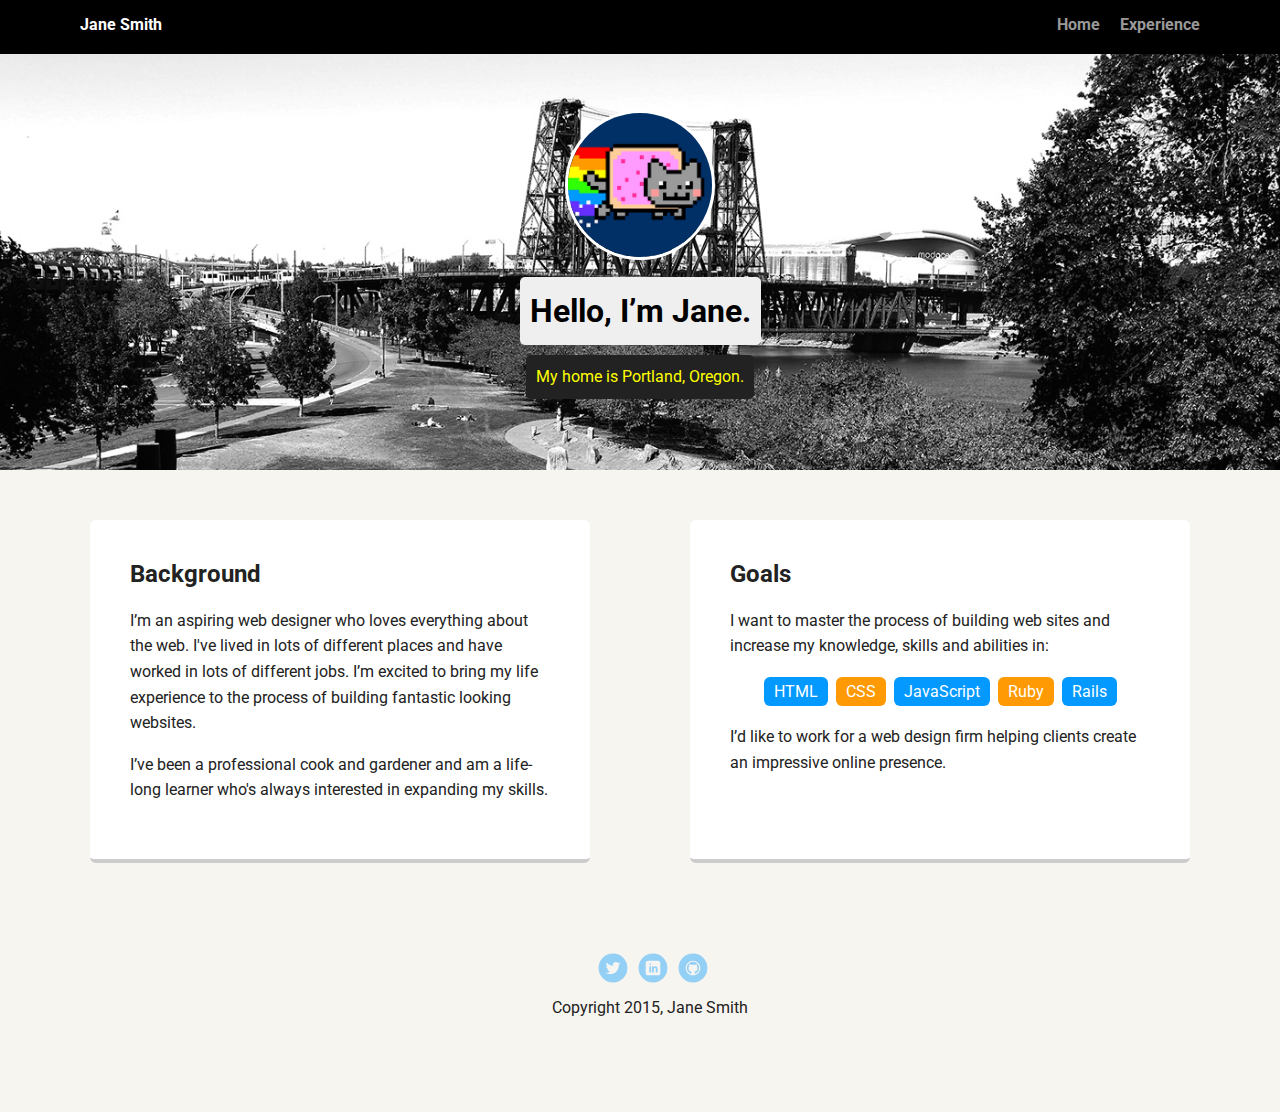
==== index.html @ be3217b0 "Initial commit" ====
<!doctype html>
<html lang="en">
<head>
  <meta charset="utf-8">
  <title>Jane Smith's Profile</title>
  <meta name="viewport" content="width=device-width, initial-scale=1.0">
  <link rel="stylesheet" href="styles.css">
  <link href="https://fonts.googleapis.com/css?family=Muli%7CRoboto:400,300,500,700,900" rel="stylesheet"></head>
  <body>

    <div class="main-nav">
        <ul class="nav">
          <li class="name">Jane Smith</li>
          <li><a href="#">Home</a></li>
          <li><a href="#">Experience</a></li>
        </ul>
    </div>

    <header>
      <img src="images/me.png" alt="Drawing of Jane Smith" class="profile-image">
      <h1 class="tag name">Hello, I’m Jane.</h1>
      <p class="tag location">My home is Portland, Oregon.</p>
    </header>

    <main class="flex">
      <div class="card">
        <h2>Background</h2>
        <p>I’m an aspiring web designer who loves everything about the web. I've lived in lots of different places and have worked in lots of different jobs. I’m excited to bring my life experience to the process of building fantastic looking websites.</p>
        <p>I’ve been a professional cook and gardener and am a life-long learner who's always interested in expanding my skills.</p>
      </div> 

      <div class="card">
        <h2>Goals</h2>
        <p>I want to master the process of building web sites and increase my knowledge, skills and abilities in:</p>
        <ul class="skills">
          <li>HTML</li>
          <li>CSS</li>
          <li>JavaScript</li>
          <li>Ruby</li>
          <li>Rails</li>
        </ul>
        <p>I’d like to work for a web design firm helping clients create an impressive online presence.</p>
      </div> 

    </main>
    <footer>
      <ul>
        <li><a href="#" class="social twitter">Twitter</a></li>
        <li><a href="#" class="social linkedin">LinkedIn</a></li>
        <li><a href="#" class="social github">Github</a></li>
      </ul>
      <p class="copyright">Copyright 2015, Jane Smith</p>
    </footer>
  </body>
  </html>
---- styles.css ----
/* Global Layout Set-up */
* { 
  box-sizing: border-box;
}
  
body {
  margin: 0;
  padding: 0;
  text-align: center;
  font-family: 'Roboto', sans-serif;
  color: #222;
  background: #f7f5f0;
}
/* Link Styles */

a {
  text-decoration: none;
  color: #999;
}
a:hover {
  color: #6633ff;
}

/* Section Styles */

.main-nav {
  width: 100%;
  background: black;
  min-height: 30px;
  padding: 10px;
  position: fixed;
  text-align: center;
}
.nav {
  display: flex;
  justify-content: space-around;
  font-weight: 700;
  list-style-type: none;
  margin: 0 auto;
  padding: 0;
}

.nav .name {
    display: block;
    margin-right: auto;
    color: white;
}
.nav li {
  padding: 5px 10px 10px 10px;
}
.nav a {
  transition: all .5s;
}
.nav a:hover {
  color: white
}

header {
  text-align: center;
  background: url('images/portland.jpg') no-repeat top center ;
  background-size: cover;
  overflow: hidden;
  padding-top: 60px;
}
header {
  line-height: 1.5;
}
header .profile-image {
  margin-top: 50px;
  width: 150px;
  height: 150px;
  border-radius: 50%;
  border: 3px solid white;
  transition: all .5s;
}
header .profile-image:hover {
  transform: scale(1.2) rotate(5deg);
}
.tag {
  background-color: #efefef;
  color: black;
  padding: 10px;
  border-radius: 5px;
  display: table;
  margin: 10px auto;
} 
.location {
  background-color: #222;
  color: yellow;
}
.card {
  margin: 30px;
  padding: 20px 40px 40px;
  max-width: 500px;
  text-align: left;
  background: #fff;
  border-bottom: 4px solid #ccc;
  border-radius: 6px;
  transition: all .5s;
}
.card:hover {
  border-color: #ff99ff;
}

ul.skills {
  padding: 0;
  text-align: center;
}

.skills li {
  border-radius: 6px;
  display: inline-block;
  background: #ff9904;
  color: white;
  padding: 5px 10px;
  margin: 2px;
}

.skills li:nth-child(odd) {
  background: #0399ff;
}

footer {
  width: 100%;
  min-height: 30px;
  padding: 20px 0 40px 20px;
}

footer .copyright {
  top: -8px;
  font-size: .75em;
}

footer ul {
  list-style-type: none;
  margin: 0;
  padding: 0;
}

footer ul li {
  display: inline-block;
}

a.social {
  display: inline-block;
  text-indent: -9999px;
  margin-left: 5px;
  width: 30px;
  height: 30px;
  background-size: 30px 30px;
  opacity: .4;
  transition: all .5s;
}
a.twitter {
  background-image: url(images/twitter.svg);
}
a.linkedin {
  background-image: url(images/linkedin.svg);
}
a.github {
  background-image: url(images/github.svg);
}
a.social:hover {
  opacity: 1;
}
.clearfix {
  clear: both;
}

/* Styles for larger screens */
@media screen and (min-width: 720px) {
  
  .flex {
      display: -ms-flexbox;      /* TWEENER - IE 10 */
      display: flex; 
      max-width: 1200px;
      -ms-flex-pack: distribute;
      justify-content: space-around;
      margin: 0 auto;
  }

  header {
    min-height: 470px;
  }

  .nav {
    max-width: 1200px;
    padding: 0 30px;
  }


  main {
    padding-top: 20px;
  }

  main p {
    line-height: 1.6em;
  }

  footer {
    font-size: 1.3em;
    max-width: 1200px;
    margin: 40px auto;
  }

}
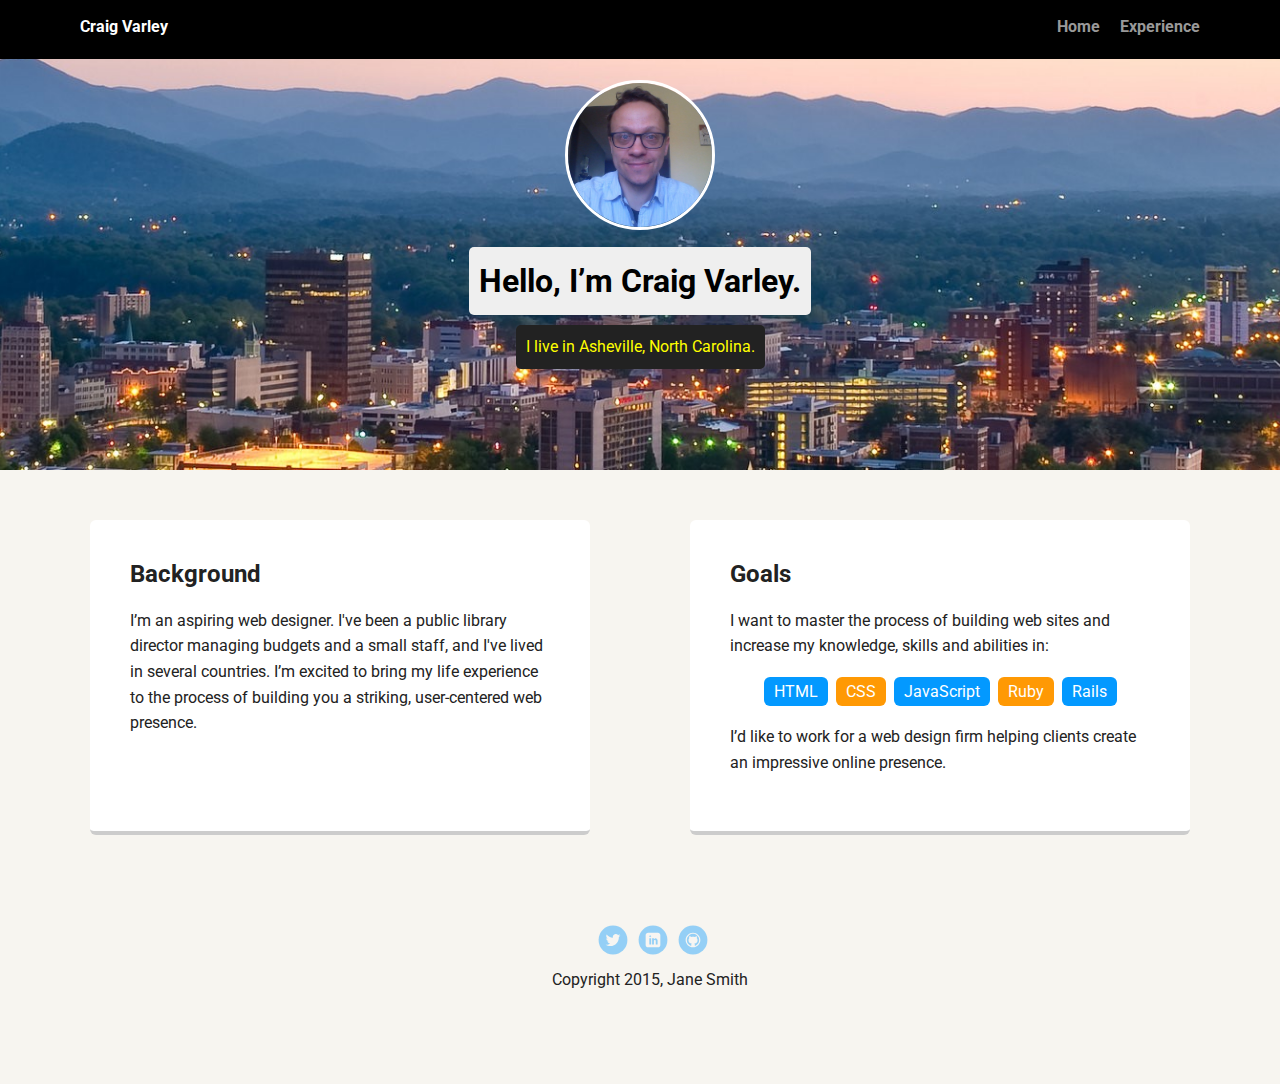
==== commit 9802dab7: "Initial." ====
--- a/index.html
+++ b/index.html
@@ -2,31 +2,31 @@
 <html lang="en">
 <head>
   <meta charset="utf-8">
-  <title>Jane Smith's Profile</title>
+  <title>Craig Varley's Profile</title>
   <meta name="viewport" content="width=device-width, initial-scale=1.0">
   <link rel="stylesheet" href="styles.css">
-  <link href="https://fonts.googleapis.com/css?family=Muli%7CRoboto:400,300,500,700,900" rel="stylesheet"></head>
-  <body>
-
-    <div class="main-nav">
+  <link href="https://fonts.googleapis.com/css?family=Muli%7CRoboto:400,300,500,700,900" rel="stylesheet">
+</head>
+<body>
+  <div>
+    <header class="index">
+      <nav class="main-nav">
         <ul class="nav">
-          <li class="name">Jane Smith</li>
-          <li><a href="#">Home</a></li>
-          <li><a href="#">Experience</a></li>
+          <li class="name">Craig Varley</li>
+          <li><a href="index.html">Home</a></li>
+          <li><a href="experience.html">Experience</a></li>
         </ul>
-    </div>
-
-    <header>
-      <img src="images/me.png" alt="Drawing of Jane Smith" class="profile-image">
-      <h1 class="tag name">Hello, I’m Jane.</h1>
-      <p class="tag location">My home is Portland, Oregon.</p>
+      </nav>
+      <img src="images/mesquare.jpg" alt="photo of Craig Varley" class="profile-image">
+      <h1 class="tag name">Hello, I’m Craig Varley.</h1>
+      <p class="tag location">I live in Asheville, North Carolina.</p>
     </header>
 
     <main class="flex">
       <div class="card">
         <h2>Background</h2>
-        <p>I’m an aspiring web designer who loves everything about the web. I've lived in lots of different places and have worked in lots of different jobs. I’m excited to bring my life experience to the process of building fantastic looking websites.</p>
-        <p>I’ve been a professional cook and gardener and am a life-long learner who's always interested in expanding my skills.</p>
+        <p>I’m an aspiring web designer. I've been a public library director managing budgets and a small staff, 
+          and I've lived in several countries. I’m excited to bring my life experience to the process of building you a striking, user-centered web presence.</p>
       </div> 
 
       <div class="card">
@@ -45,11 +45,12 @@
     </main>
     <footer>
       <ul>
-        <li><a href="#" class="social twitter">Twitter</a></li>
+        <li><a href="https://twitter.com/varley_craig" class="social twitter" target=="_blank">Twitter</a></li>
         <li><a href="#" class="social linkedin">LinkedIn</a></li>
-        <li><a href="#" class="social github">Github</a></li>
+        <li><a href="https://github.com/CraigVarley" class="social github" target="_blank">Github</a></li>
       </ul>
       <p class="copyright">Copyright 2015, Jane Smith</p>
     </footer>
-  </body>
-  </html>
+  </div>
+</body>
+</html>
--- a/styles.css
+++ b/styles.css
@@ -55,18 +55,28 @@
   color: white
 }
 
-header {
-  text-align: center;
-  background: url('images/portland.jpg') no-repeat top center ;
+.index {
+  text-align: center;
+  background: url('images/rszblueridge.jpg') no-repeat top center ;
   background-size: cover;
   overflow: hidden;
-  padding-top: 60px;
-}
+  padding-top: 0px;
+}
+
+
+.experience {
+  text-align: center;
+  background: url('images/narrowblueridge.jpg') no-repeat top center ;
+  background-size: 100%;
+  overflow: hidden;
+  padding-top: 0px;
+}
+
 header {
   line-height: 1.5;
 }
 header .profile-image {
-  margin-top: 50px;
+  margin-top: 80px;
   width: 150px;
   height: 150px;
   border-radius: 50%;
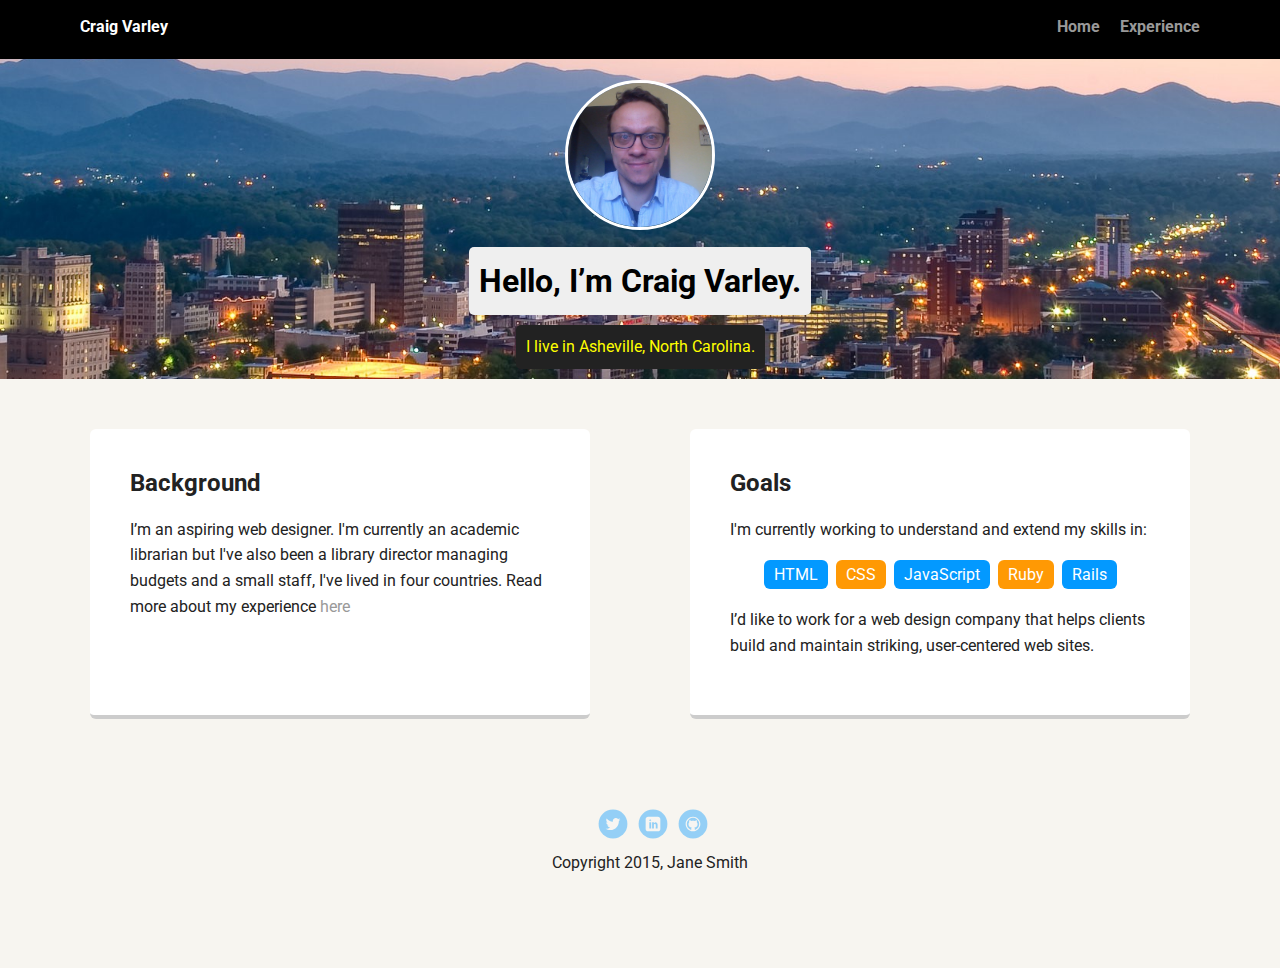
==== commit a413d241: "Experience page fix" ====
--- a/index.html
+++ b/index.html
@@ -23,15 +23,16 @@
     </header>
 
     <main class="flex">
-      <div class="card">
+      
+      <section class="card">
         <h2>Background</h2>
-        <p>I’m an aspiring web designer. I've been a public library director managing budgets and a small staff, 
-          and I've lived in several countries. I’m excited to bring my life experience to the process of building you a striking, user-centered web presence.</p>
-      </div> 
+        <p>I’m an aspiring web designer. I'm currently an academic librarian but I've also been a library director managing budgets and a small staff, 
+          I've lived in four countries. Read more about my experience <a href="experience.html">here</a></p>
+        </section> 
 
-      <div class="card">
+      <section class="card">
         <h2>Goals</h2>
-        <p>I want to master the process of building web sites and increase my knowledge, skills and abilities in:</p>
+        <p>I'm currently working to understand and extend my skills in:</p>
         <ul class="skills">
           <li>HTML</li>
           <li>CSS</li>
@@ -39,10 +40,11 @@
           <li>Ruby</li>
           <li>Rails</li>
         </ul>
-        <p>I’d like to work for a web design firm helping clients create an impressive online presence.</p>
-      </div> 
+        <p>I’d like to work for a web design company that helps clients build and maintain striking, user-centered web sites.</p>
+      </section> 
 
     </main>
+
     <footer>
       <ul>
         <li><a href="https://twitter.com/varley_craig" class="social twitter" target=="_blank">Twitter</a></li>
--- a/styles.css
+++ b/styles.css
@@ -68,7 +68,6 @@
   text-align: center;
   background: url('images/narrowblueridge.jpg') no-repeat top center ;
   background-size: 100%;
-  overflow: hidden;
   padding-top: 0px;
 }
 
@@ -177,6 +176,58 @@
   clear: both;
 }
 
+.experience-pics {
+  padding:0px;
+  margin:0px;
+  max-width: 400px;
+  border-radius: 5%;
+  margin-bottom: 20px;
+}
+
+.exp-content {
+  margin-top:0px;
+  font:Montserrat;
+}
+
+.exp-content h2 {
+  margin:5px;
+  margin-left:20px;
+  font-family:'Archivo Black', sans-serif;
+  font-size:40px;
+  font-weight: 100;
+  text-align:center;
+}
+
+ .exp-content img {
+  text-align:left;
+ }
+
+.experience-cap {
+  margin-top:-5px;
+}
+
+.exp-library  {
+  font-family:sans-serif;
+  margin:10px;
+  margin-top:50px;
+  /* margin-left:150px; */
+  border:2px solid white;
+  width: 600px;
+  border-radius: 5%;
+  background-color: #fff;
+}
+
+.exp-academic  {
+  font-family:sans-serif;
+  margin:10px;
+  margin-top:50px;
+  /* margin-right:150px; */
+  width:600px;
+  border:2px solid white;
+  border-radius: 5%;
+  background-color:#fff;
+}
+
 /* Styles for larger screens */
 @media screen and (min-width: 720px) {
   
@@ -189,8 +240,12 @@
       margin: 0 auto;
   }
 
-  header {
+  header .index {
     min-height: 470px;
+  }
+
+  header .experience {
+    height:200px;
   }
 
   .nav {
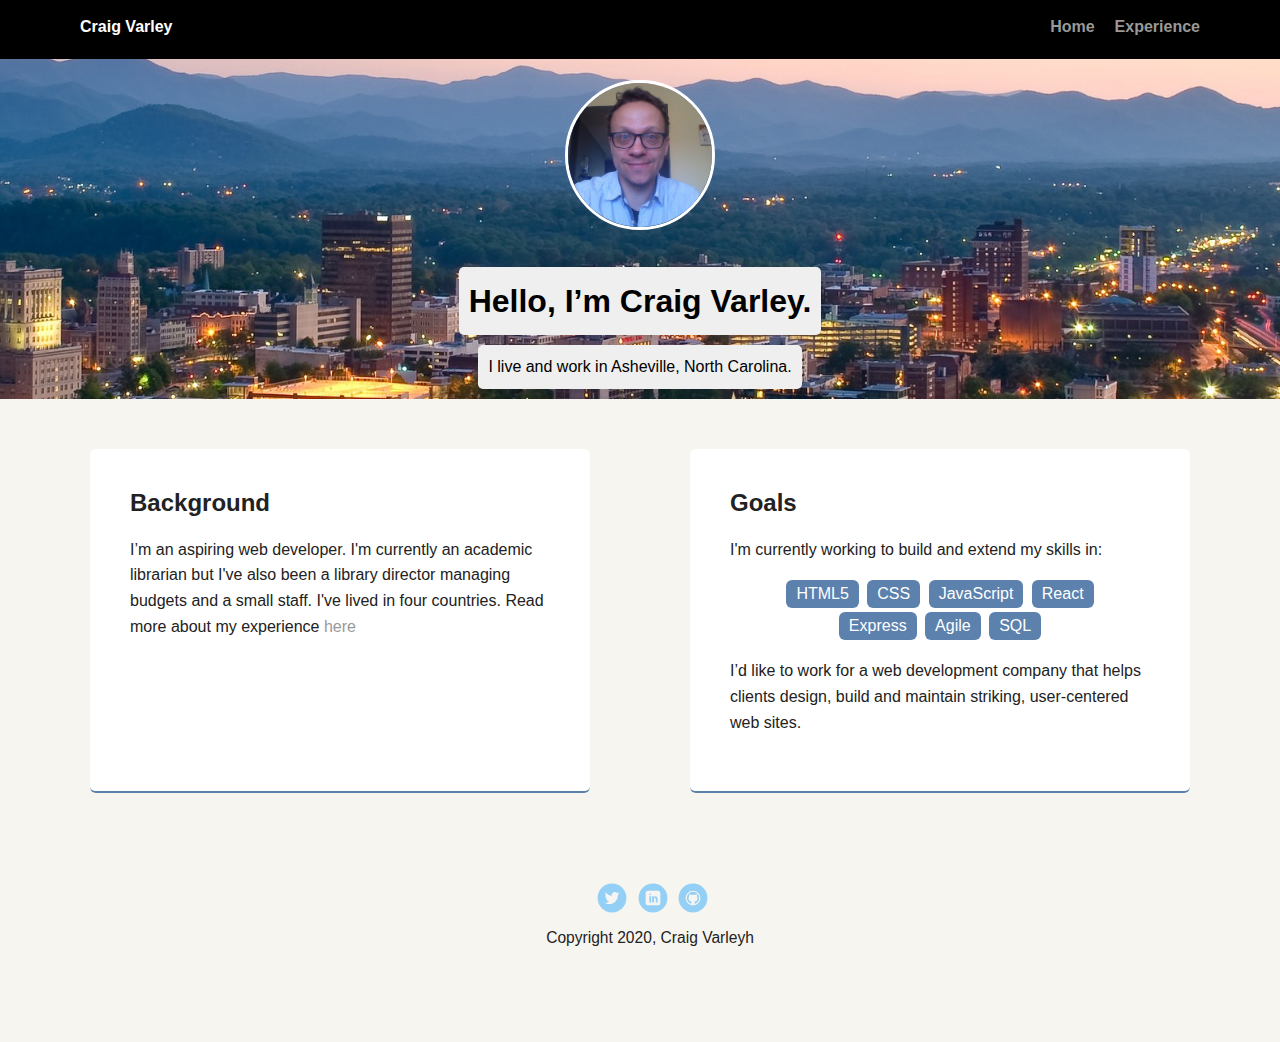
==== commit 623c7b36: "css updates" ====
--- a/index.html
+++ b/index.html
@@ -19,28 +19,31 @@
       </nav>
       <img src="images/mesquare.jpg" alt="photo of Craig Varley" class="profile-image">
       <h1 class="tag name">Hello, I’m Craig Varley.</h1>
-      <p class="tag location">I live in Asheville, North Carolina.</p>
+      <p class="tag location">I live and work in Asheville, North Carolina.</p>
     </header>
 
     <main class="flex">
       
       <section class="card">
         <h2>Background</h2>
-        <p>I’m an aspiring web designer. I'm currently an academic librarian but I've also been a library director managing budgets and a small staff, 
-          I've lived in four countries. Read more about my experience <a href="experience.html">here</a></p>
+        <p>I’m an aspiring web developer. I'm currently an academic librarian but I've also been a library director managing budgets and a
+          small staff. I've lived in four countries. Read more about my experience <a href="experience.html">here</a></p>
         </section> 
 
       <section class="card">
         <h2>Goals</h2>
-        <p>I'm currently working to understand and extend my skills in:</p>
+        <p>I'm currently working to build and extend my skills in:</p>
         <ul class="skills">
-          <li>HTML</li>
+          <li>HTML5</li>
           <li>CSS</li>
           <li>JavaScript</li>
-          <li>Ruby</li>
-          <li>Rails</li>
+          <li>React</li>
+          <br>
+          <li>Express</li>
+          <li>Agile</li>
+          <li>SQL</li>
         </ul>
-        <p>I’d like to work for a web design company that helps clients build and maintain striking, user-centered web sites.</p>
+        <p>I’d like to work for a web development company that helps clients design, build and maintain striking, user-centered web sites.</p>
       </section> 
 
     </main>
@@ -48,10 +51,10 @@
     <footer>
       <ul>
         <li><a href="https://twitter.com/varley_craig" class="social twitter" target=="_blank">Twitter</a></li>
-        <li><a href="#" class="social linkedin">LinkedIn</a></li>
+        <li><a href="https://www.linkedin.com/in/craig-varley/" target="_blank" class="social linkedin">LinkedIn</a></li>
         <li><a href="https://github.com/CraigVarley" class="social github" target="_blank">Github</a></li>
       </ul>
-      <p class="copyright">Copyright 2015, Jane Smith</p>
+      <p class="copyright">Copyright 2020, Craig Varleyh</p>
     </footer>
   </div>
 </body>
--- a/styles.css
+++ b/styles.css
@@ -7,7 +7,7 @@
   margin: 0;
   padding: 0;
   text-align: center;
-  font-family: 'Roboto', sans-serif;
+  font-family: 'Open Sans', sans-serif;
   color: #222;
   background: #f7f5f0;
 }
@@ -63,17 +63,10 @@
   padding-top: 0px;
 }
 
-
-.experience {
-  text-align: center;
-  background: url('images/narrowblueridge.jpg') no-repeat top center ;
-  background-size: 100%;
-  padding-top: 0px;
-}
-
 header {
   line-height: 1.5;
 }
+
 header .profile-image {
   margin-top: 80px;
   width: 150px;
@@ -81,11 +74,13 @@
   border-radius: 50%;
   border: 3px solid white;
   transition: all .5s;
+  margin-bottom: 20px;
 }
 header .profile-image:hover {
   transform: scale(1.2) rotate(5deg);
 }
-.tag {
+
+header .tag {
   background-color: #efefef;
   color: black;
   padding: 10px;
@@ -103,12 +98,12 @@
   max-width: 500px;
   text-align: left;
   background: #fff;
-  border-bottom: 4px solid #ccc;
+  border-bottom: 2px solid #5C81AD;
   border-radius: 6px;
   transition: all .5s;
 }
 .card:hover {
-  border-color: #ff99ff;
+  border-color:black;
 }
 
 ul.skills {
@@ -119,14 +114,10 @@
 .skills li {
   border-radius: 6px;
   display: inline-block;
-  background: #ff9904;
+  background:#5C81AD;
   color: white;
   padding: 5px 10px;
   margin: 2px;
-}
-
-.skills li:nth-child(odd) {
-  background: #0399ff;
 }
 
 footer {
@@ -176,56 +167,61 @@
   clear: both;
 }
 
+/* Experience page styles */
+
+section {
+  margin-top:75px;
+}
+
 .experience-pics {
   padding:0px;
   margin:0px;
   max-width: 400px;
   border-radius: 5%;
-  margin-bottom: 20px;
+  margin-bottom: 0px;
 }
 
 .exp-content {
   margin-top:0px;
-  font:Montserrat;
-}
+  font-family:'Open Sans', sans-serif;
+}
+
+.exp-content h1 {
+  margin-top:0px;
+  margin-bottom:10px;
+  margin-left:auto;
+  margin-right:auto;
+  font-family:'Open Sans', sans-serif;
+  font-size:30px;
+  font-weight: 50;}
 
 .exp-content h2 {
-  margin:5px;
-  margin-left:20px;
-  font-family:'Archivo Black', sans-serif;
-  font-size:40px;
-  font-weight: 100;
-  text-align:center;
-}
-
- .exp-content img {
-  text-align:left;
- }
+  margin-bottom: 0px;
+  font-size: 20px;
+  font-family:'Open Sans', sans-serif;
+  }
 
 .experience-cap {
-  margin-top:-5px;
-}
-
-.exp-library  {
+  margin-top:0px;
+}
+
+figure {
+  margin-top:0px;
+  margin-left:auto;
+  margin-right:auto;
+}
+
+.exp-job  {
   font-family:sans-serif;
-  margin:10px;
-  margin-top:50px;
-  /* margin-left:150px; */
-  border:2px solid white;
-  width: 600px;
-  border-radius: 5%;
-  background-color: #fff;
-}
-
-.exp-academic  {
-  font-family:sans-serif;
-  margin:10px;
-  margin-top:50px;
-  /* margin-right:150px; */
-  width:600px;
+  margin-bottom:10px;
+  margin-left:auto;
+  margin-right: auto;
+  margin-top:5px;
+  width:500px;
   border:2px solid white;
   border-radius: 5%;
   background-color:#fff;
+  border-bottom: 1px solid #5C81AD;
 }
 
 /* Styles for larger screens */
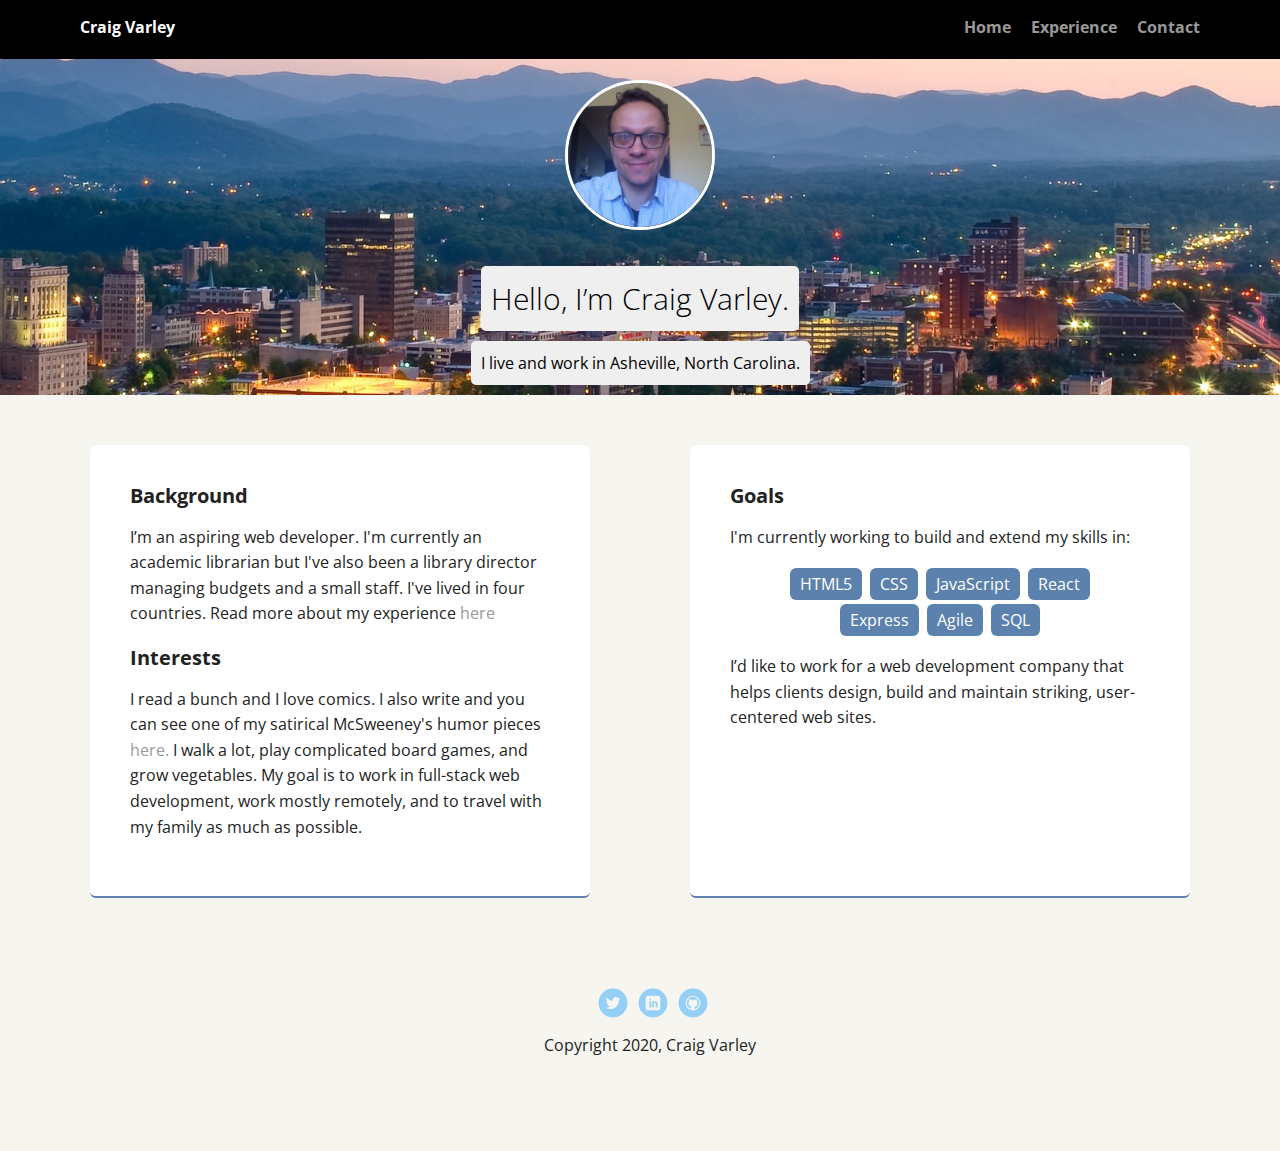
==== commit 5bfcc575: "Contact page" ====
--- a/index.html
+++ b/index.html
@@ -5,7 +5,7 @@
   <title>Craig Varley's Profile</title>
   <meta name="viewport" content="width=device-width, initial-scale=1.0">
   <link rel="stylesheet" href="styles.css">
-  <link href="https://fonts.googleapis.com/css?family=Muli%7CRoboto:400,300,500,700,900" rel="stylesheet">
+  <link href="https://fonts.googleapis.com/css?family=Open+Sans&display=swap" rel="stylesheet">
 </head>
 <body>
   <div>
@@ -15,6 +15,7 @@
           <li class="name">Craig Varley</li>
           <li><a href="index.html">Home</a></li>
           <li><a href="experience.html">Experience</a></li>
+          <li><a href="contact.html">Contact</a></li>
         </ul>
       </nav>
       <img src="images/mesquare.jpg" alt="photo of Craig Varley" class="profile-image">
@@ -24,13 +25,17 @@
 
     <main class="flex">
       
-      <section class="card">
+      <section class="bio">
         <h2>Background</h2>
         <p>I’m an aspiring web developer. I'm currently an academic librarian but I've also been a library director managing budgets and a
           small staff. I've lived in four countries. Read more about my experience <a href="experience.html">here</a></p>
-        </section> 
+        <h2>Interests</h2>
+        <p>I read a bunch and I love comics. I also write and you can see one of my satirical McSweeney's humor pieces <a href="https://www.mcsweeneys.net/articles/a-solid-flu-vaccine-a-scientist-looks-back-on-the-day-trump-came-up-with-a-cure-for-the-coronavirus" target="_blank">here.</a>
+        I walk a lot, play complicated board games, and grow vegetables. My goal is to work in full-stack web development, work mostly remotely,
+      and to travel with my family as much as possible.</p>
+      </section> 
 
-      <section class="card">
+      <section class="skills-box">
         <h2>Goals</h2>
         <p>I'm currently working to build and extend my skills in:</p>
         <ul class="skills">
@@ -38,7 +43,6 @@
           <li>CSS</li>
           <li>JavaScript</li>
           <li>React</li>
-          <br>
           <li>Express</li>
           <li>Agile</li>
           <li>SQL</li>
@@ -50,11 +54,11 @@
 
     <footer>
       <ul>
-        <li><a href="https://twitter.com/varley_craig" class="social twitter" target=="_blank">Twitter</a></li>
+        <li><a href="https://twitter.com/varley_craig" class="social twitter" target="_blank">Twitter</a></li>
         <li><a href="https://www.linkedin.com/in/craig-varley/" target="_blank" class="social linkedin">LinkedIn</a></li>
         <li><a href="https://github.com/CraigVarley" class="social github" target="_blank">Github</a></li>
       </ul>
-      <p class="copyright">Copyright 2020, Craig Varleyh</p>
+      <p class="copyright">Copyright 2020, Craig Varley</p>
     </footer>
   </div>
 </body>
--- a/styles.css
+++ b/styles.css
@@ -18,7 +18,7 @@
   color: #999;
 }
 a:hover {
-  color: #6633ff;
+  color:black;
 }
 
 /* Section Styles */
@@ -55,9 +55,17 @@
   color: white
 }
 
+
 .index {
   text-align: center;
   background: url('images/rszblueridge.jpg') no-repeat top center ;
+  background-size: cover;
+  overflow: hidden;
+  padding-top: 0px;
+}
+
+.index-notindex {
+  text-align: center;
   background-size: cover;
   overflow: hidden;
   padding-top: 0px;
@@ -77,7 +85,8 @@
   margin-bottom: 20px;
 }
 header .profile-image:hover {
-  transform: scale(1.2) rotate(5deg);
+  transform: scale(1.05);
+  border:2px black solid;
 }
 
 header .tag {
@@ -92,7 +101,8 @@
   background-color: #222;
   color: yellow;
 }
-.card {
+
+.skills-box {
   margin: 30px;
   padding: 20px 40px 40px;
   max-width: 500px;
@@ -102,13 +112,29 @@
   border-radius: 6px;
   transition: all .5s;
 }
-.card:hover {
+
+.bio {
+  margin: 30px;
+  padding: 20px 40px 40px;
+  max-width: 500px;
+  text-align: left;
+  background: #fff;
+  border-bottom: 2px solid #5C81AD;
+  border-radius: 6px;
+  transition: all .5s;
+} 
+
+.bio:hover, .skills-box:hover{
   border-color:black;
 }
 
+/* added max width and margins to center and align */
 ul.skills {
   padding: 0;
   text-align: center;
+  max-width:350px;
+  margin-left: auto;
+  margin-right: auto;
 }
 
 .skills li {
@@ -170,7 +196,7 @@
 /* Experience page styles */
 
 section {
-  margin-top:75px;
+  margin-top:10px;
 }
 
 .experience-pics {
@@ -186,16 +212,16 @@
   font-family:'Open Sans', sans-serif;
 }
 
-.exp-content h1 {
+h1 {
   margin-top:0px;
   margin-bottom:10px;
   margin-left:auto;
   margin-right:auto;
   font-family:'Open Sans', sans-serif;
   font-size:30px;
-  font-weight: 50;}
-
-.exp-content h2 {
+  font-weight: 30;}
+
+h2 {
   margin-bottom: 0px;
   font-size: 20px;
   font-family:'Open Sans', sans-serif;
@@ -212,7 +238,7 @@
 }
 
 .exp-job  {
-  font-family:sans-serif;
+  font-family:'Open Sans', sans-serif;
   margin-bottom:10px;
   margin-left:auto;
   margin-right: auto;
@@ -224,14 +250,48 @@
   border-bottom: 1px solid #5C81AD;
 }
 
+.index img {
+  background-repeat: no-repeat;
+}
+
+/* Contact form styles */
+
+.contact {
+  margin-top:40px;
+  border:1px #5C81AD solid;
+  width:200px;
+  height:200px;
+  padding:10px;
+  margin-left:auto;
+  margin-right:auto;
+  border-radius: 50%;
+  background-color:white;
+}
+
+.contact a {
+  color:black;
+  margin-bottom: 100px;
+}
+
+.contact:hover {
+  background-color: #5C81AD;
+}
+
+.contact:hover a {
+  color:white;
+}
+.contact h2 {
+  margin-top:50px;
+  font-size: 25px;
+}
 /* Styles for larger screens */
 @media screen and (min-width: 720px) {
   
   .flex {
-      display: -ms-flexbox;      /* TWEENER - IE 10 */
+      display: -ms-flexbox;      /* TWEENER - IE 10 */ /* w3 validator says this 'vendor extension' is invalid?*/
       display: flex; 
       max-width: 1200px;
-      -ms-flex-pack: distribute;
+      -ms-flex-pack: distribute; /* w3 validator says this 'vendor extension' is invalid?*/
       justify-content: space-around;
       margin: 0 auto;
   }
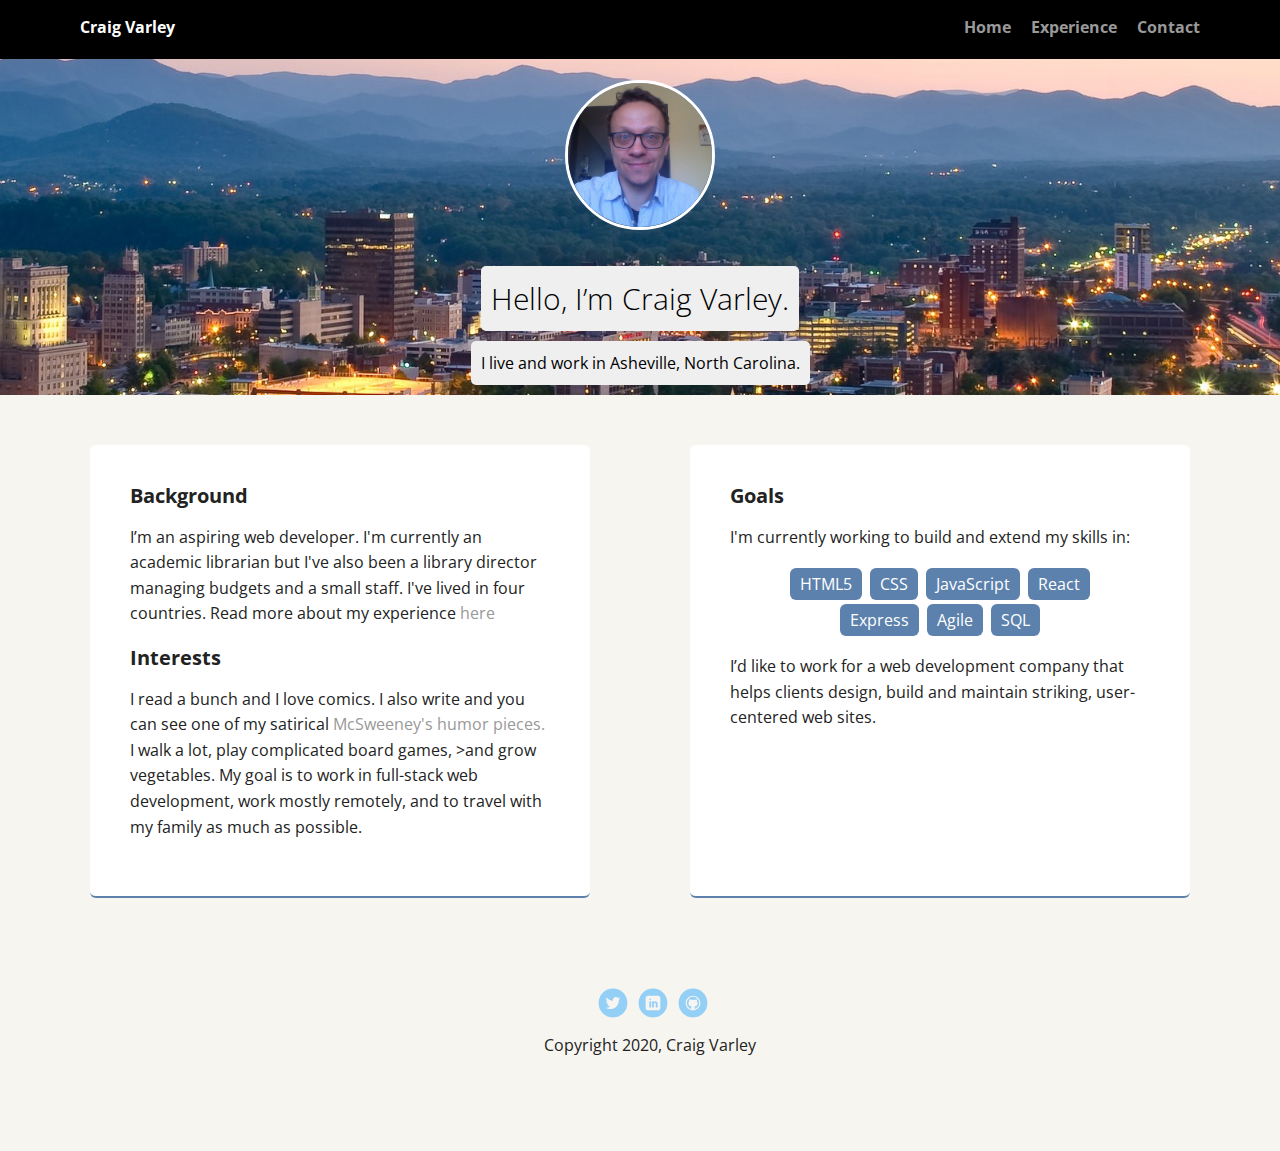
==== commit add7396f: "css updates" ====
--- a/index.html
+++ b/index.html
@@ -30,8 +30,8 @@
         <p>I’m an aspiring web developer. I'm currently an academic librarian but I've also been a library director managing budgets and a
           small staff. I've lived in four countries. Read more about my experience <a href="experience.html">here</a></p>
         <h2>Interests</h2>
-        <p>I read a bunch and I love comics. I also write and you can see one of my satirical McSweeney's humor pieces <a href="https://www.mcsweeneys.net/articles/a-solid-flu-vaccine-a-scientist-looks-back-on-the-day-trump-came-up-with-a-cure-for-the-coronavirus" target="_blank">here.</a>
-        I walk a lot, play complicated board games, and grow vegetables. My goal is to work in full-stack web development, work mostly remotely,
+        <p>I read a bunch and I love comics. I also write and you can see one of my satirical <a href="https://www.mcsweeneys.net/articles/a-solid-flu-vaccine-a-scientist-looks-back-on-the-day-trump-came-up-with-a-cure-for-the-coronavirus" target="_blank">McSweeney's humor pieces.</a>
+        I walk a lot, play complicated board games,  >and grow vegetables. My goal is to work in full-stack web development, work mostly remotely,
       and to travel with my family as much as possible.</p>
       </section> 
 
--- a/styles.css
+++ b/styles.css
@@ -54,7 +54,6 @@
 .nav a:hover {
   color: white
 }
-
 
 .index {
   text-align: center;
@@ -250,6 +249,10 @@
   border-bottom: 1px solid #5C81AD;
 }
 
+.exp-job:hover {
+  border-bottom:1px solid black;
+}
+
 .index img {
   background-repeat: no-repeat;
 }
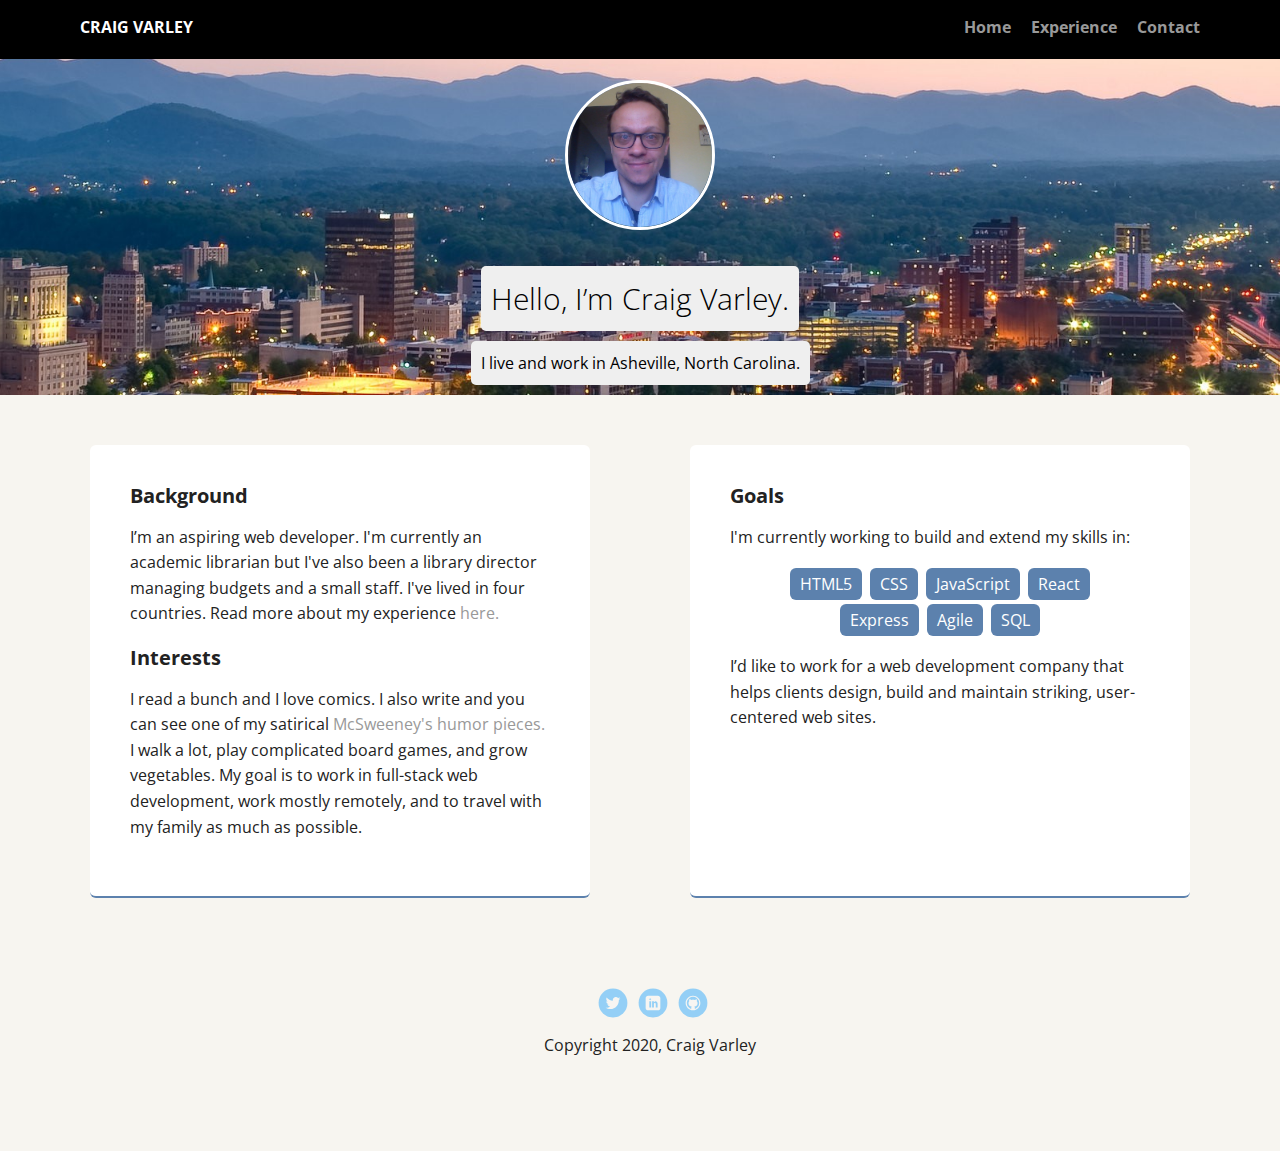
==== commit bef837ee: "css hover changes" ====
--- a/index.html
+++ b/index.html
@@ -12,7 +12,7 @@
     <header class="index">
       <nav class="main-nav">
         <ul class="nav">
-          <li class="name">Craig Varley</li>
+          <li class="name">CRAIG VARLEY</li>
           <li><a href="index.html">Home</a></li>
           <li><a href="experience.html">Experience</a></li>
           <li><a href="contact.html">Contact</a></li>
@@ -28,10 +28,10 @@
       <section class="bio">
         <h2>Background</h2>
         <p>I’m an aspiring web developer. I'm currently an academic librarian but I've also been a library director managing budgets and a
-          small staff. I've lived in four countries. Read more about my experience <a href="experience.html">here</a></p>
+          small staff. I've lived in four countries. Read more about my experience <a href="experience.html">here.</a></p>
         <h2>Interests</h2>
         <p>I read a bunch and I love comics. I also write and you can see one of my satirical <a href="https://www.mcsweeneys.net/articles/a-solid-flu-vaccine-a-scientist-looks-back-on-the-day-trump-came-up-with-a-cure-for-the-coronavirus" target="_blank">McSweeney's humor pieces.</a>
-        I walk a lot, play complicated board games,  >and grow vegetables. My goal is to work in full-stack web development, work mostly remotely,
+        I walk a lot, play complicated board games, and grow vegetables. My goal is to work in full-stack web development, work mostly remotely,
       and to travel with my family as much as possible.</p>
       </section> 
 
--- a/styles.css
+++ b/styles.css
@@ -192,6 +192,10 @@
   clear: both;
 }
 
+.bio a:hover {
+  border-bottom:2px solid black;
+}
+
 /* Experience page styles */
 
 section {
